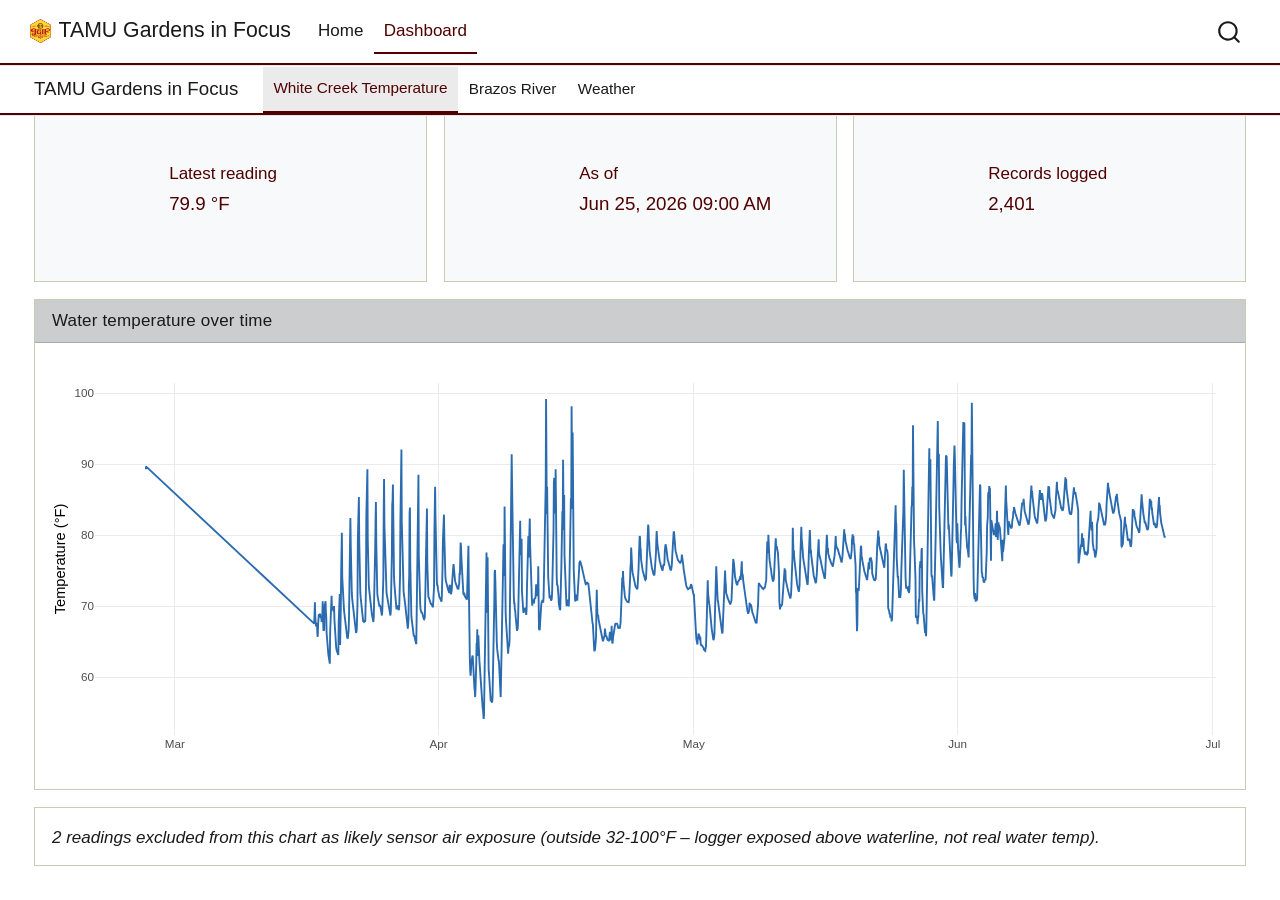
==== docs/index.html @ 11987f0d "rebuild website" ====
<html xmlns="http://www.w3.org/1999/xhtml">    
  <head>      
    <title>Redirect to garden-dashboard.html</title>      
    <meta http-equiv="refresh" content="0;URL='garden-dashboard.html'" />    
  </head>    
  <body> 
  </body>  
</html>
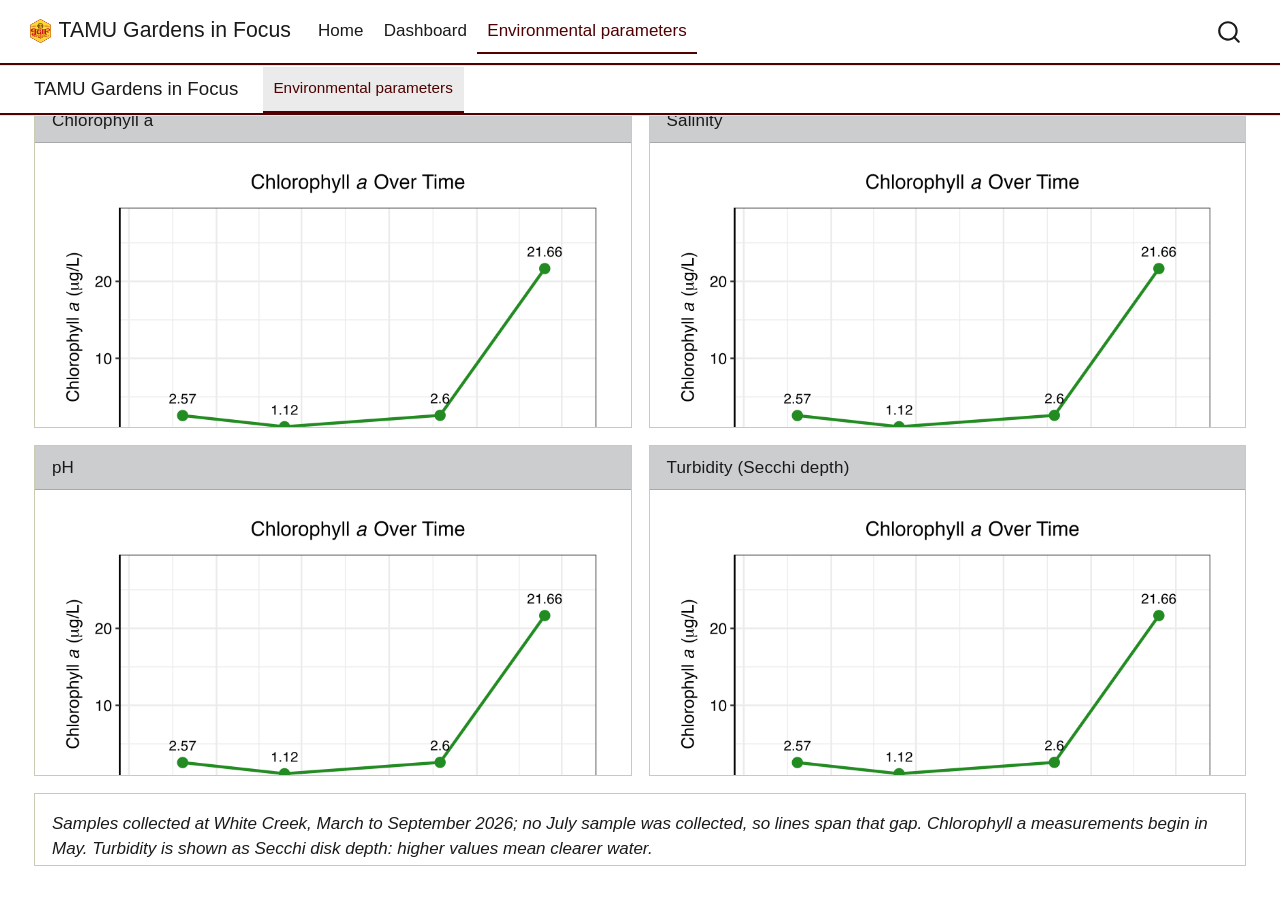
==== commit 50b8254a: "environental parameters added" ====
--- a/docs/index.html
+++ b/docs/index.html
@@ -1,7 +1,7 @@
 <html xmlns="http://www.w3.org/1999/xhtml">    
   <head>      
-    <title>Redirect to garden-dashboard.html</title>      
-    <meta http-equiv="refresh" content="0;URL='garden-dashboard.html'" />    
+    <title>Redirect to environmental-parameters.html</title>      
+    <meta http-equiv="refresh" content="0;URL='environmental-parameters.html'" />    
   </head>    
   <body> 
   </body>  
